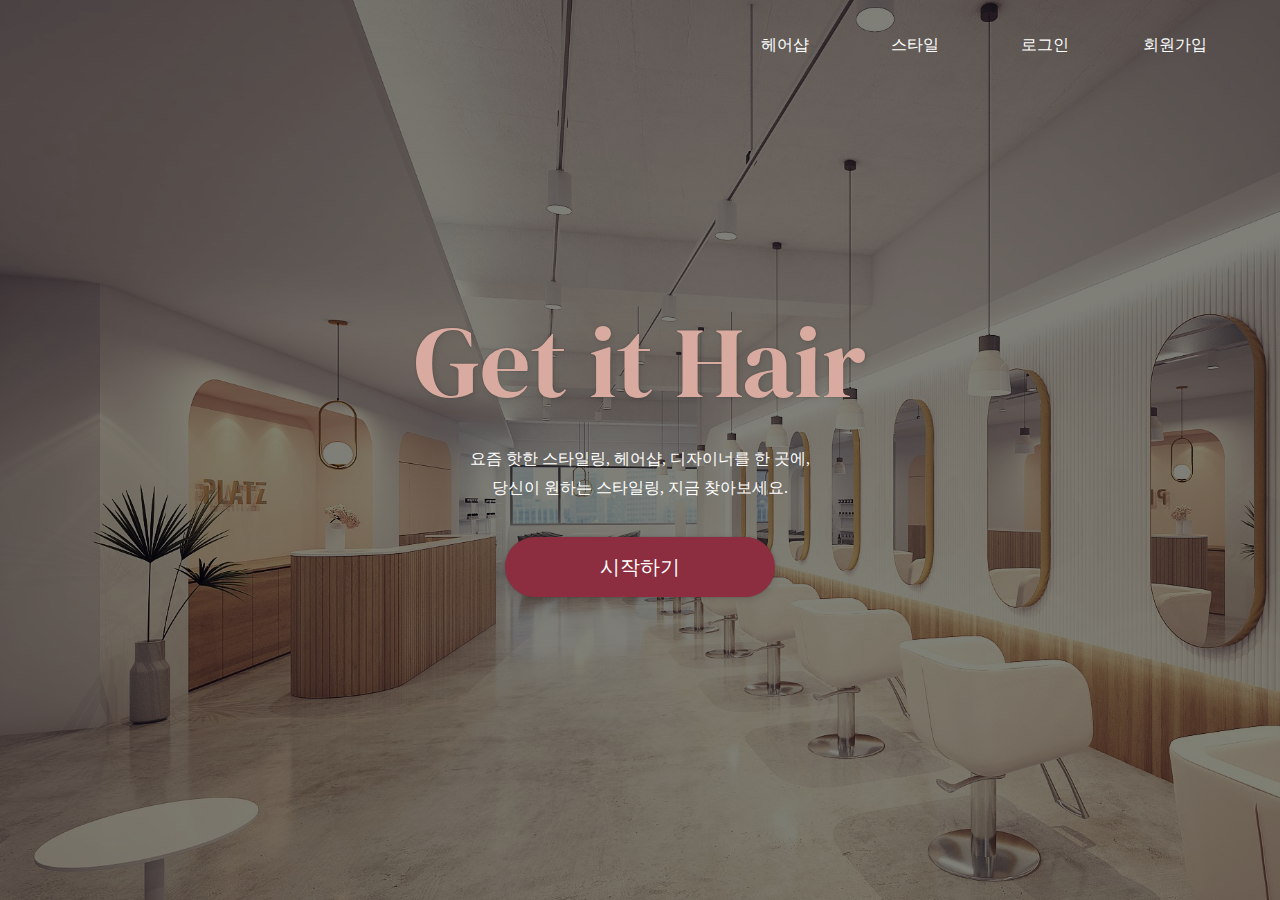
==== GetitHairProject/WebContent/index.html @ ac6966b3 "index.html add" ====
<!DOCTYPE html>
<html>

<head>
    <meta charset="UTF-8">
    <title>메인페이지</title>
    <link rel="preconnect" href="https://fonts.gstatic.com">
    <link href="https://fonts.googleapis.com/css2?family=DM+Serif+Display:ital@1&display=swap" rel="stylesheet">
    <style>
        /* navi bar css */
        .index-nav {
            width: 100%;
            position: absolute;
            top: 0;
            display: flex;
            z-index: 1000;
        }

        .index-nav>.nav-wrap {
            width: 1200px;
            margin: 0 auto;
            display: flex;
            justify-content: flex-end;
        }

        .nav-menu {
            margin: 0 10px;
            width: 110px;
            height: 90px;
            text-align: center;
            line-height: 90px;
            font-size: 16px;
        }

        .nav-menu>a {
            display: block;
            text-decoration: none;
            color: #fff;
            width: 100%;
        }

        .nav-menu:hover {
            font-weight: bold;
        }
                
        .nav-logo{
            margin: 0 10px;
            width: 150px;
            height: 90px;
            text-align: center;
            line-height: 90px;
            font-size: 25px;
        }

        .nav-logo>a {
            display: block;
            text-decoration: none;
            color: #fff;
            width: 100%;
        }
        
        .index-nav>.nav-logo{
            justify-content: flex-start;
        }

        .nav-logo-wrap {
            height: 60px;
            line-height: 65px;
            justify-content: flex-start;
        }

        /****************************/

        body {
            padding: 0;
            margin: 0;
        }

        .main {
            height: 100vh;
            width: 100vw;
            background-image: url(img/main/mainbg.jpg);
            background-repeat: no-repeat;
            background-size: cover;
        }

        .wrap {
            background-color: rgba(0, 0, 0, 0.5);
            position: absolute;
            width: 100vw;
            height: 100vh;
            top: 0px;
            left: 0px;
            display: flex;
            justify-content: center;
            align-items: center;
            flex-direction: column;
        }

        .start-btn {
            display: inline-block;
            width: 270px;
            height: 60px;
            text-decoration: none;
            color: white;
            font-size: 20px;
            background: #8C2E40;
            border-radius: 30px;
            text-align: center;
            line-height: 60px;
            margin: 20px;
            box-shadow: 2px 2px 6px rgba(0, 0, 0, .1), 0 0 2px rgba(0, 0, 0, .2);
        }

        .start-btn:hover {
            background-color: #D9ABA0;
        }

        .title {
            font-size: 100px;
            color: #D9ABA0;
            font-family: 'DM Serif Display', serif;
            margin: 10px;
            text-shadow: 2px 2px 6px rgba(0, 0, 0, .1), 0 0 2px rgba(0, 0, 0, .2);
        }

        .comm-wrap {
            margin-bottom: 10px;
            padding-top: 0px;
        }

        .coment {
            text-align: center;
            color: #fff;
            margin: 8px;
        }

        .wrap>h1 {
            font-size: 50px;
            color: #D9ABA0;
            margin: 0;
        }

        .login-text {
            display: block;

            font-weight: bold;
            color: #D9ABA0;
        }
    </style>
</head>

<body>
    <div class="index-nav">
        <div class="nav-wrap">
            
            <div class="nav-menu"><a href="#">헤어샵</a></div>
            <div class="nav-menu"><a href="#">스타일</a></div>
            <div class="nav-menu"><a href="#">로그인</a></div>
            <div class="nav-menu"><a href="#">회원가입</a></div>
        </div>
    </div>

    <!--
   #8C2E40 rgb(140, 46, 64)
#59362E rgb(89, 54, 46)
#A6756A rgb(166, 117, 106)
#D9ABA0 rgb(217, 171, 160)
#260101 rgb(38, 1, 1)
   -->
    <section>
        <div class="main">
        </div>
        <div class="wrap">
            <p class="title">Get it Hair</p>
            <div class="comm-wrap">
                <p class="coment">요즘 핫한 스타일링, 헤어샵, 디자이너를 한 곳에,</p>
                <p class="coment">당신이 원하는 스타일링, 지금 찾아보세요.</p>
            </div>

            <a href="/hairshop" class="start-btn">시작하기</a>
            <!-- <a href="#loginModal" class="login-text">로그인</a>
            <a href="#loginModal" class="login-text">회원가입</a> -->
        </div>
    </section>
    <footer>
    </footer>
</body></html>
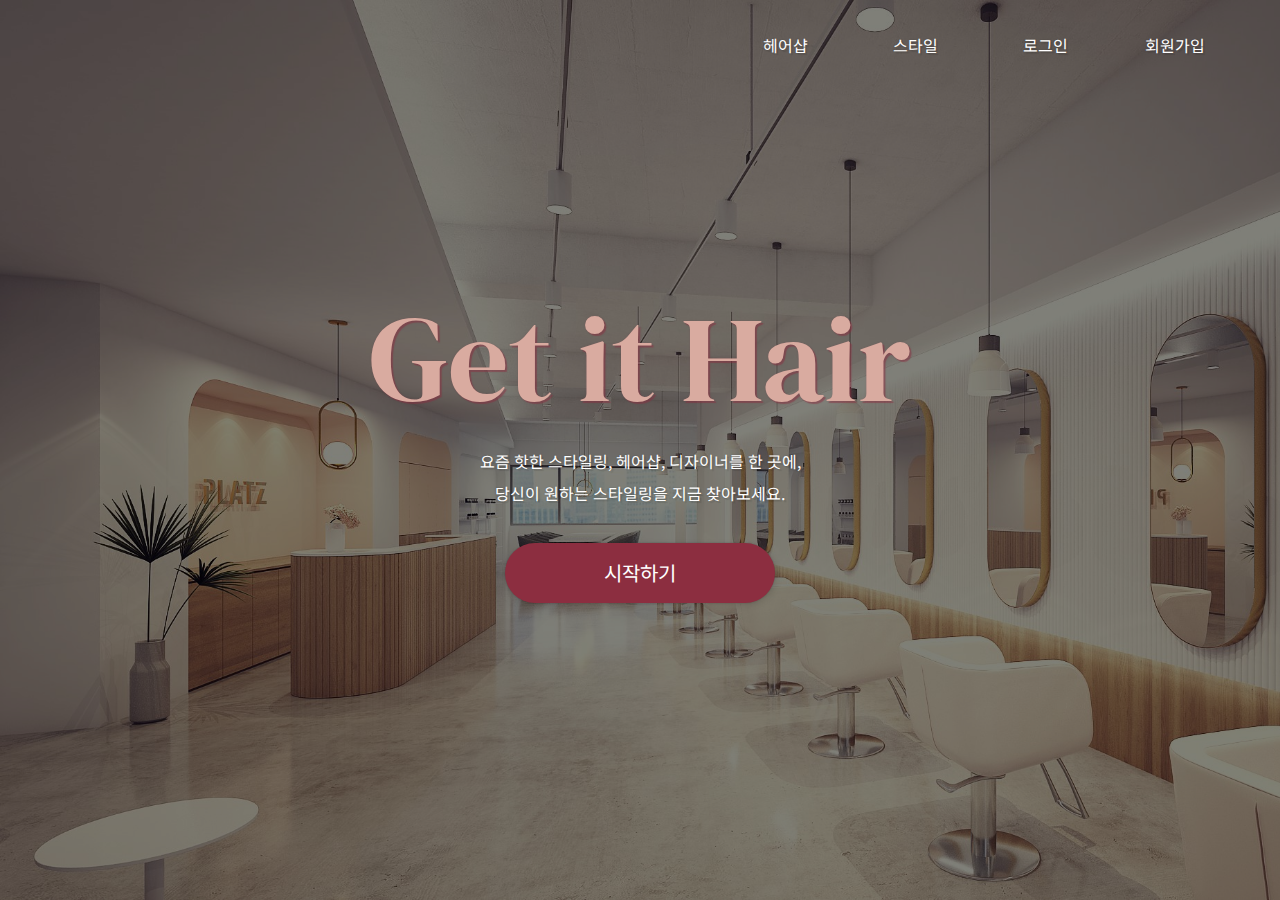
==== commit 4533623c: "Hi JH" ====
--- a/GetitHairProject/WebContent/index.html
+++ b/GetitHairProject/WebContent/index.html
@@ -6,6 +6,11 @@
     <title>메인페이지</title>
     <link rel="preconnect" href="https://fonts.gstatic.com">
     <link href="https://fonts.googleapis.com/css2?family=DM+Serif+Display:ital@1&display=swap" rel="stylesheet">
+    <link rel="preconnect" href="https://fonts.gstatic.com">
+<link
+	href="https://fonts.googleapis.com/css2?family=Noto+Sans+KR&display=swap"
+	rel="stylesheet">
+   
     <style>
         /* navi bar css */
         .index-nav {
@@ -37,6 +42,7 @@
             text-decoration: none;
             color: #fff;
             width: 100%;
+            text-shadow: 2px 2px 1px rgba(0, 0, 0, .1), 0 0 2px rgba(0, 0, 0, .2);
         }
 
         .nav-menu:hover {
@@ -74,6 +80,7 @@
         body {
             padding: 0;
             margin: 0;
+            font-family: 'Noto Sans KR', sans-serif;
         }
 
         .main {
@@ -110,6 +117,7 @@
             line-height: 60px;
             margin: 20px;
             box-shadow: 2px 2px 6px rgba(0, 0, 0, .1), 0 0 2px rgba(0, 0, 0, .2);
+            transition-duration: 0.5s;
         }
 
         .start-btn:hover {
@@ -117,11 +125,12 @@
         }
 
         .title {
-            font-size: 100px;
+            font-size: 120px;
             color: #D9ABA0;
             font-family: 'DM Serif Display', serif;
-            margin: 10px;
-            text-shadow: 2px 2px 6px rgba(0, 0, 0, .1), 0 0 2px rgba(0, 0, 0, .2);
+            margin: 0;
+            text-shadow: 2px 2px 1px rgba(140, 46, 64, 0.5), 0 0 2px rgba(140, 46, 64, 0.2);
+            /*text-shadow: 2px 2px 6px rgba(0, 0, 0, .1), 0 0 2px rgba(0, 0, 0, .2);*/
         }
 
         .comm-wrap {
@@ -133,6 +142,7 @@
             text-align: center;
             color: #fff;
             margin: 8px;
+            text-shadow: 2px 2px 1px rgba(0, 0, 0, .1), 0 0 2px rgba(0, 0, 0, .2);
         }
 
         .wrap>h1 {
@@ -154,7 +164,7 @@
     <div class="index-nav">
         <div class="nav-wrap">
             
-            <div class="nav-menu"><a href="#">헤어샵</a></div>
+            <div class="nav-menu"><a href="/hairshop">헤어샵</a></div>
             <div class="nav-menu"><a href="#">스타일</a></div>
             <div class="nav-menu"><a href="#">로그인</a></div>
             <div class="nav-menu"><a href="#">회원가입</a></div>
@@ -175,7 +185,7 @@
             <p class="title">Get it Hair</p>
             <div class="comm-wrap">
                 <p class="coment">요즘 핫한 스타일링, 헤어샵, 디자이너를 한 곳에,</p>
-                <p class="coment">당신이 원하는 스타일링, 지금 찾아보세요.</p>
+                <p class="coment">당신이 원하는 스타일링을 지금 찾아보세요.</p>
             </div>
 
             <a href="/hairshop" class="start-btn">시작하기</a>
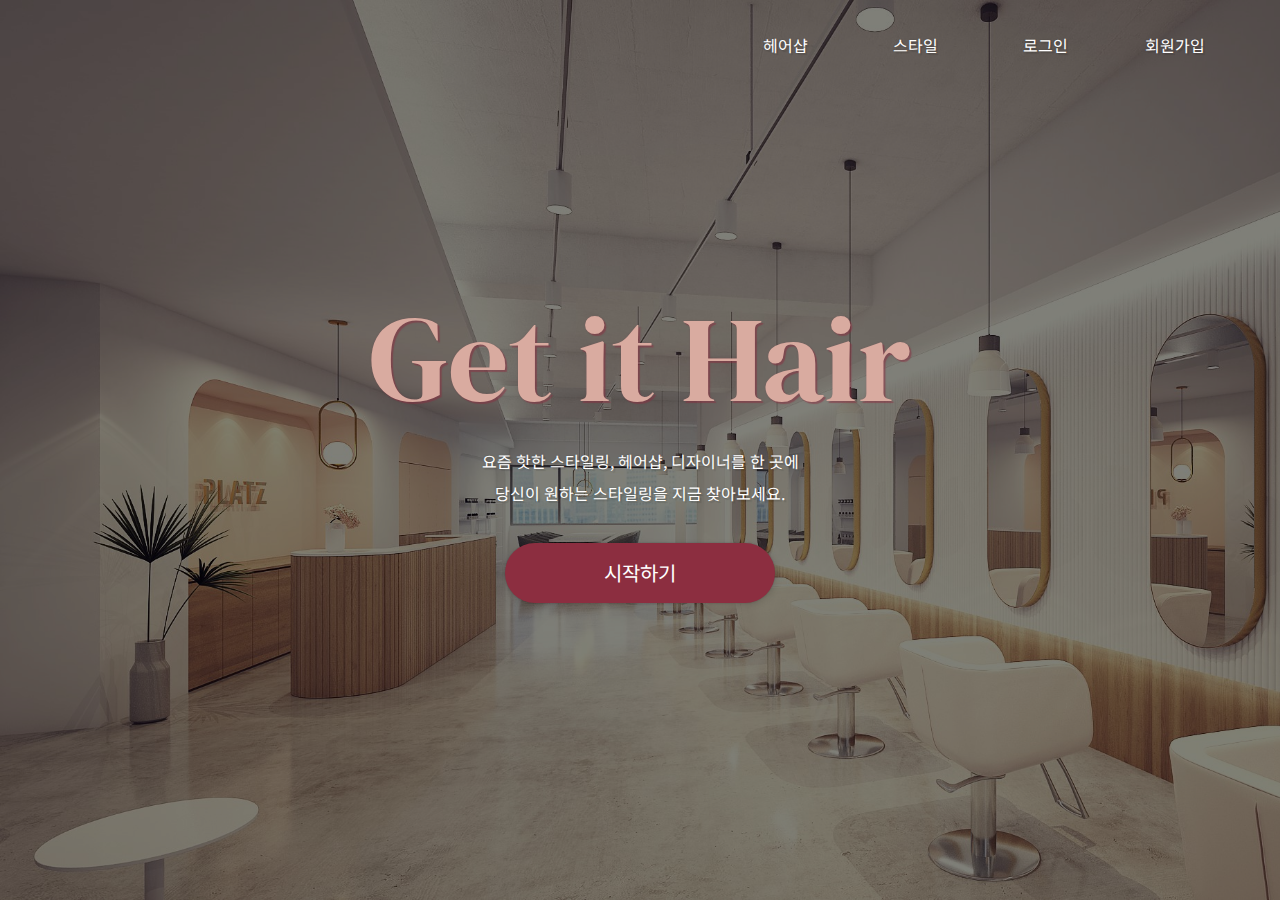
==== commit cf62fd51: "JH" ====
--- a/GetitHairProject/WebContent/index.html
+++ b/GetitHairProject/WebContent/index.html
@@ -165,7 +165,7 @@
         <div class="nav-wrap">
             
             <div class="nav-menu"><a href="/hairshop">헤어샵</a></div>
-            <div class="nav-menu"><a href="#">스타일</a></div>
+            <div class="nav-menu"><a href="/style">스타일</a></div>
             <div class="nav-menu"><a href="#">로그인</a></div>
             <div class="nav-menu"><a href="#">회원가입</a></div>
         </div>
@@ -184,7 +184,7 @@
         <div class="wrap">
             <p class="title">Get it Hair</p>
             <div class="comm-wrap">
-                <p class="coment">요즘 핫한 스타일링, 헤어샵, 디자이너를 한 곳에,</p>
+                <p class="coment">요즘 핫한 스타일링, 헤어샵, 디자이너를 한 곳에</p>
                 <p class="coment">당신이 원하는 스타일링을 지금 찾아보세요.</p>
             </div>
 
